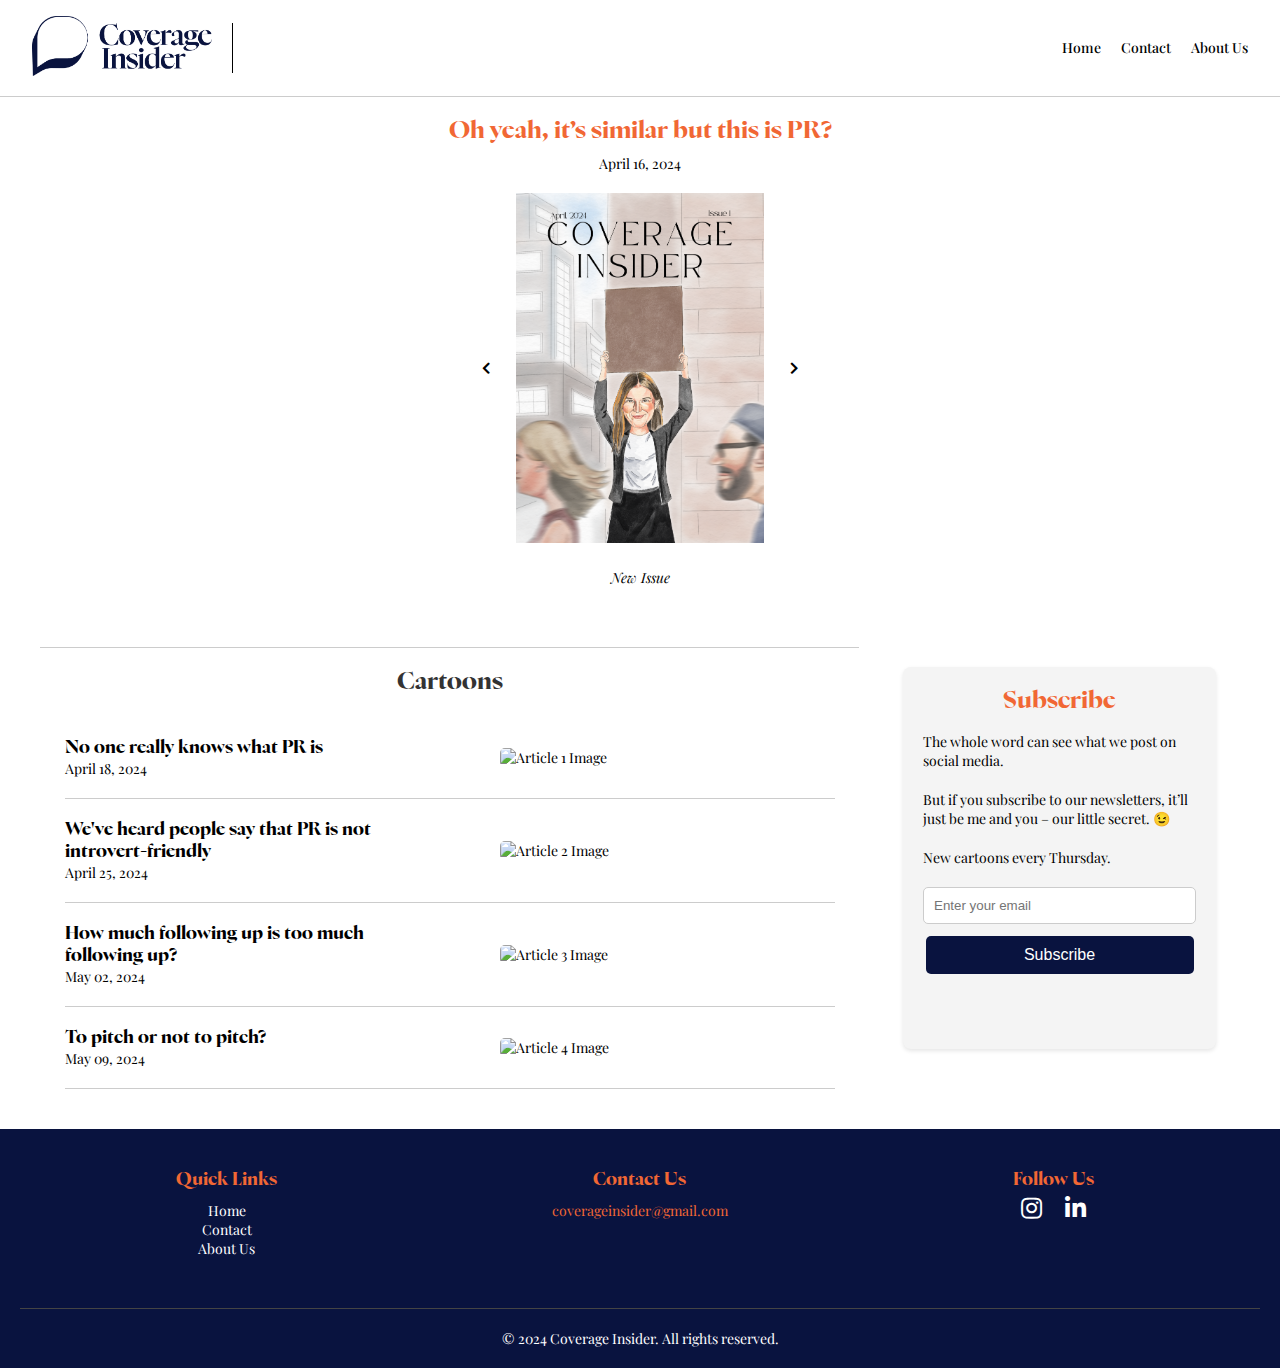
==== index.html @ 6dc28482 "Merge branch 'ToluwalaseOkuwoga:main' into main" ====
<!DOCTYPE html>
<html lang="en">
<head>
    <meta charset="UTF-8">
    <meta name="viewport" content="width=device-width, initial-scale=1.0">
    <title>Coverage Insider</title>
    <link rel="stylesheet" href="style.css">
    <!-- <link href="https://fonts.googleapis.com/css2?family=Playfair+Display:wght@700&family=Roboto:wght@400;500&display=swap" rel="stylesheet"> -->
    <link rel="stylesheet" href="https://cdnjs.cloudflare.com/ajax/libs/font-awesome/5.15.3/css/all.min.css"> 

    <link rel="apple-touch-icon" sizes="180x180" href="./favicon_io/apple-touch-icon.png">
    <link rel="icon" type="image/png" sizes="32x32" href="./favicon_io/favicon-32x32.png">
    <link rel="icon" type="image/png" sizes="16x16" href="./favicon_io/favicon-16x16.png">
    <link rel="manifest" href="./favicon_io/site.webmanifest">

</head>
<body>
    <header class="site-header">
        <div class="logo-and-line">
            <div class="logo">
                <a href="index.html">
                    <img src="images/logo.png" alt="Coverage Insider Logo" id="siteLogo">
                </a>
                <!--<h1>COVERAGE INSIDER</h1> -->
            </div>
            <div class="vertical-line"></div>
        </div>
        <nav class="main-nav">
            <button class="nav-toggle" aria-label="toggle navigation">
                <span class="hamburger"></span>
            </button>
            <ul class="nav-list">
                <li><a href="index.html">Home</a></li>
                <li><a href="contact.html">Contact</a></li>
                <li><a href="about.html">About Us</a></li>
               <!--  <li><a href="magazine.html">Magazine</a></li> -->
            </ul>
        </nav>
    </header>
    <!-- Page content goes here -->

    <main>
        <!-- Featured Articles Section -->        
        <section class="feature-section">
            <h2>Oh yeah, it’s similar but this is PR?</h2>
            <p class="cover-date">April 16, 2024</p>
            <div class="magazine-cover-container"> 
                <button class="nav-button prev" onclick="navigateCover(-1)"><i class="fas fa-chevron-left"></i></button>
                <img src="images/cover1.png" alt="Magazine Cover" id="magazineCover">
                <button class="nav-button next" onclick="navigateCover(1)"><i class="fas fa-chevron-right"></i></button>
            </div>
            <p class="cover-caption"><em>New Issue</em></p>
        </section> 
        
        
        <div class="content-wrapper">
                <!-- Calendar Section -->
<!--             <aside class="events-calendar-section">
                <h2>Upcoming Events</h2>
                <ul class="events-list">
                    <li><strong>Mar 10:</strong> Webinar on Data Journalism</li>
                    <li><strong>Mar 24:</strong> Virtual Conference on Investigative Reporting</li>
                    <li><strong>Apr 7:</strong> Workshop: Crafting Compelling Stories</li>
                </ul>
            </aside> -->

            <section class="article-preview-section">
                <hr>
                <h2 class="section-heading">Cartoons</h2> <!-- Section Heading -->
                <div class="articles-container">
                    <article class="article-preview">
                        <div class="article-text">
                            <h3>No one really knows what PR is</h3>
                            <p>April 18, 2024</p>
                            <!-- <p>A few lines of preview text for the fourth article few lines of preview text for the fourth article</p> -->
                            <!-- <a href="article1.html" class="read-more">Read More</a> -->
                        </div>
                        <div class="article-image">
                            <img src="images/IMG_4684.jpg" alt="Article 1 Image">
                        </div>
                    </article>
            
                    <article class="article-preview">
                        <div class="article-text">
                            <h3>We've heard people say that PR is not introvert-friendly</h3>
                            <p>April 25, 2024</p>
                            <!-- <p>A few lines of preview text for the fourth article few lines of preview text for the fourth article</p> -->
                            <!-- <a href="article2.html" class="read-more">Read More</a> -->
                        </div>
                        <div class="article-image">
                            <img src="images/IMG_4685.jpg" alt="Article 2 Image">
                        </div>
                    </article>
            
                    <article class="article-preview">
                        <div class="article-text">
                            <h3>How much following up is too much following up?</h3>
                            <p>May 02, 2024</p>
                            <!-- <p>A few lines of preview text for the fourth article few lines of preview text for the fourth article</p> -->
                            <!-- <a href="article3.html" class="read-more">Read More</a> -->
                        </div>
                        <div class="article-image">
                            <img src="images/IMG_4686.jpg" alt="Article 3 Image">
                        </div>
                    </article>
            
                    <article class="article-preview">
                        <div class="article-text">
                            <h3>To pitch or not to pitch?</h3>
                            <p>May 09, 2024</p>
                            <!-- <p>A few lines of preview text for the fourth article few lines of preview text for the fourth article</p> -->
                            <!-- <a href="article4.html" class="read-more">Read More</a> -->
                        </div>
                        <div class="article-image">
                            <img src="images/IMG_4687.jpg" alt="Article 4 Image">
                        </div>
                    </article>
                </div>
            </section>     
            
                <!-- Subscribe Section -->
            <aside class="subscribe-section">
                <h2>Subscribe</h2>
                <p>The whole word can see what we post on social media. </p>
                <p>But if you subscribe to our newsletters, it’ll just be me and you – our little secret. 😉</p>
                <p>New cartoons every Thursday.</p>
                <form action="https://formspree.io/f/mleqowln" method="POST">
                    <input type="email" placeholder="Enter your email "name="New Subscriber" required>
                    <button type="submit">Subscribe</button>
                </form>
            </aside>
        </div>
                  
    </main>

    <footer class="site-footer">
        <div class="footer-content">
            <div class="footer-section links">
                <h4>Quick Links</h4>
                <ul>
                    <li><a href="index.html">Home</a></li>
                    <li><a href="contact.html">Contact</a></li>
                    <li><a href="about.html">About Us</a></li>
                    <!-- <li><a href="magazine.html">Magazine</a></li> -->
                </ul>
            </div>
            <div class="footer-section contact">
                <h4>Contact Us</h4>
                <!-- <p><i class="fas fa-envelope"></i> <a href="mailto:coverageinsider@gmail.com" style="color: #F16734; text-decoration: none;">coverageinsider@gmail.com</a></p> -->
                <p> <a href="mailto:coverageinsider@gmail.com" style="color: #F16734; text-decoration: none;">coverageinsider@gmail.com</a></p>
                <!-- <p><i class="fas fa-phone"></i> +44 7760 804646</p> -->
            </div>
            <div class="footer-section social">
                <h4>Follow Us</h4>
                <div class="social-icons">
                    <a href="https://www.instagram.com/coverageinsider?igsh=MWJzMnNmeGJvOHMzOQ=="><i class="fab fa-instagram"></i></a>
                    <a href="https://www.linkedin.com/company/coverage-insider/about/"><i class="fab fa-linkedin-in"></i></a>
                </div>
            </div>
        </div>
        <div class="footer-bottom">
            <p>&copy; 2024 Coverage Insider. All rights reserved.</p>
        </div>
    </footer>
    
    <link rel="stylesheet" href="css/style.css">
    <script src="js/scripts.js"></script>
</body>
</html>
---- css/style.css ----
/* Google Fonts */
/* @import url('https://fonts.googleapis.com/css2?family=Playfair+Display:wght@700&family=Roboto:wght@400;500&display=swap'); */
@import url('https://fonts.googleapis.com/css2?family=Playfair+Display:ital,wght@0,400..900;1,400..900&display=swap');


/* @import url('https://fonts.cdnfonts.com/css/nyght-serif'); */


/* Nyght Serif Regular */
@font-face {
    font-family: 'Nyght Serif';
    src: url('../nyght-serif-main/fonts/WEB/NyghtSerif-Regular.woff') format('woff');
    font-weight: normal;
    font-style: normal;
}

/* Nyght Serif Italic */
@font-face {
    font-family: 'Nyght Serif';
    src: url('../nyght-serif-main/fonts/WEB/NyghtSerif-BoldItalic.woff') format('woff');
    font-weight: normal;
    font-style: italic;
}

/* Nyght Serif Bold */
@font-face {
    font-family: 'Nyght Serif';
    src: url('../nyght-serif-main/fonts/WEB/NyghtSerif-Bold.woff') format('woff');
    font-weight: bold;
    font-style: normal;
}


body {
    font-family: 'Nyght Serif', sans-serif;
    margin: 0;
    font-size: 14px;
}

/* All headings (h1, h2, etc.) bold */
h1, h2 {
    font-family: 'Nyght Serif', serif;
    font-weight: bold; /* Make headings bold */
    font-size: 1.5rem;
}

/* All headings (h1, h2, etc.) bold */
h3, h4, h5, h6 {
    font-family: 'Nyght Serif', serif;
    font-weight: italic; /* Make headings bold */
    font-size: 1.1rem;
}

/* All subheadings light italic - if 'light' is not available, just italic is used */
.subheading {
    font-family: 'Nyght Serif', serif;
    font-style: italic;
    font-weight: lighter; /* Use 'lighter' if available, otherwise just italic */
    font-size: 1.2rem;
}

/* All other text regular */
p, li, a, span, div {
    font-family: 'Playfair Display', serif;
    font-weight: 400; /* Regular weight for Playfair Display */
    font-style: normal;
    /* font-size: 1rem; Uncomment and adjust font size as needed */
}


body, h1, h2, h3, h4, h5, h6, p, li, a, span, div {
    margin: 0;
    padding: 0;
    box-sizing: border-box;
}


.site-header {
    display: flex;
    justify-content: space-between;
    align-items: center;
    padding: 1rem 2rem;
    background-color: #fff;
    border-bottom: 1px solid #ccc;
    position: relative; /* Ensure header has a stacking context */
}

.logo-and-line {
    display: flex;
    align-items: center;
}

#siteLogo {
    max-height: 60px; /* Adjust the height as needed */
    max-width: 100%; /* Ensures the logo is responsive */
    height: auto; /* Maintains aspect ratio */
    width: auto; /* Maintains aspect ratio */
}


.vertical-line {
    height: 50px; /* Adjust the height based on your header size */
    width: 1px;
    background-color: #000; /* Or any color that suits your design */
    margin-left: 20px; /* Adjust the space from the logo to the line */
}

.main-nav {
    display: flex;
    gap: 20px;
}

.logo h1 {
    font-family: 'Nyght Serif', serif;
    font-size: 24px; /* Adjust based on your preference */
    margin: 0;
}

/* .main-nav ul {
    list-style: none;
    padding: 0;
    margin: 0;
    display: flex;
    gap: 20px;
}
 */
.main-nav ul {
    list-style: none;
    padding: 0;
    margin: 0;
    display: flex; /* Ensures items are lined up horizontally */
    gap: 20px; /* Adjust the space between navigation items */
    align-items: center; /* Aligns items vertically in the center */
}


.main-nav a {
    text-decoration: none;
    color: #000;
    font-weight: 500;
}

.nav-toggle {
    display: none;
    background: none;
    border: none;
}

.hamburger {
    display: none;
}

.nav-toggle {
    display: none; /* Always hide the toggle button */
}


@media (max-width: 768px) {
    .nav-list {
        display: none;
    }

    .nav-toggle {
        display: none;
    }

    .hamburger {
        display: block;
        width: 30px;
        height: 3px;
        background-color: #333;
        position: relative;
    }

    .hamburger::before,
    .hamburger::after {
        content: "";
        background-color: #333;
        height: 3px;
        width: 100%;
        position: absolute;
        left: 0;
        transition: all 0.3s ease;
    }

    .hamburger::before {
        top: -8px;
    }

    .hamburger::after {
        bottom: -8px;
    }
}


#siteLogo {
    max-height: 60px; /* Adjust the height as needed */
    max-width: 100%; /* Ensures the logo is responsive */
    height: auto; /* Maintains aspect ratio */
    width: auto; /* Maintains aspect ratio */
}


.feature-section {
    text-align: center;
    margin: 20px 0;
}

.feature-section h2 {
    /* font-family: 'Nyght Serif', serif; */
    margin-bottom: 8px;
}

.section-heading {
    text-align: center;
    margin-top: 20px;
    margin-bottom: 40px; /* Adjust spacing around the heading */
    /* font-family: 'Nyght Serif', serif; */
    /* font-size: 1.5rem; */
    color: #333; /* Adjust color as needed */
}


.cover-date {
    margin-bottom: 20px;
    /* font-size: 0.9rem; */
}

.magazine-cover-container {
    position: relative;
    display: inline-block;
}

.magazine-cover-container img {
    width: auto; /* maintain the image's aspect ratio */
    height: auto; /* maintain the image's aspect ratio */
    max-width: 300px; /* maximum width */
    max-height: 350px; /* maximum height */
    display: block; /* Fixes any alignment issues */
    margin: 0 auto; /* Centers the image */
}

.nav-button {
    position: absolute;
    top: 50%;
    transform: translateY(-50%);
    background: none;
    border: none;
    cursor: pointer;
    /* font-size: 24px; */
}

.prev {
    left: -40px;
}

.next {
    right: -40px;
}

.cover-caption {
    margin-top: 20px;
    font-style: italic;
}


.article-preview-section hr {
    margin-top: 40px;
    border: none;
    height: 1px;
    background-color: #ccc; /* Thin line to separate sections */
}

.articles-container {
    max-width: 800px; /* Adjust this value based on your design preference */
    margin: 0 auto; /* Centers the container */
    display: flex;
    flex-direction: column;
    padding: 0 15px; /* Adds padding on the left and right */
}

/* .articles-container {
    display: grid;
    grid-template-columns: repeat(auto-fill, minmax(300px, 1fr));
    gap: 20px;
} */

.article-preview {
    display: flex;
    align-items: center;
    justify-content: space-between; /* Adjust spacing between text and image */
    margin-bottom: 20px; /* Space between articles */
    border-bottom: 1px solid #ccc; /* Thin line as separator */
    padding-bottom: 20px; /* Add some padding to space out the content above the line */
}

/* .article-preview-section, .article-text {
    font-family: 'Nyght Serif', serif;
} */

/*
.article-preview:last-child {
    border-bottom: none; /* No border for the last article to avoid an extra line at the end 
} */


.article-text, .article-image {
    flex: 1;
}

.article-image {
    margin-left: 100px; /* Increase the left margin */
}


.read-more {
    /* background-color: #000; */
    color: #FF6734;
    padding: 10px 15px;
    text-decoration: none;
    border-radius: 5px;
}

.article-image img {
    width: 100%;
    max-width: 200px; /* Keeps the image size consistent */
    height: auto;
    border-radius: 5px;
}

@media screen and (max-width: 768px) {
    .article-preview {
        flex-direction: column;
        align-items: flex-start;
    }

    .article-text {
        margin-right: 0;
        margin-bottom: 15px;
    }

    .article-image img {
        max-width: 100%;
    }
}


/* Article section styling */
.article-preview-section {
    flex: 3; /* Takes up more space */
    /* Ensure the article section is not too wide or narrow */
    min-width: 0; /* For flexbox overflow handling */
}

/* Main content container */
.content-wrapper {
    display: flex;
    justify-content: center; /* Centers the content */
    gap: 20px; /* Space between articles and calendar */
    margin: 20px auto; /* Adjust as needed */
    max-width: 1200px; /* Or according to your design preference */
}


.subscribe-section {
    flex: 1;
    /* Removed flex: 1 to avoid forcing the element to fit in a flex container in a way that might cause overflow */
    padding: 20px;
    background-color: #f4f4f4;
    border-radius: 8px;
    box-shadow: 0 2px 4px rgba(0,0,0,0.1);
    margin: 5% 2%; /* Kept the margin, but ensure it doesn't cause overflow */
    box-sizing: border-box; /* Ensures padding is included in the element's total width */
}

.subscribe-section h2 {
    margin-bottom: 16px;
}

.subscribe-section p {
    margin-bottom: 20px; /* Adjusted for consistent spacing */
}

.subscribe-section form {
    display: grid;
    gap: 12px; /* Increased gap for better spacing */
}

.subscribe-section input[type="email"] {
    width: calc(100% - 20px); /* Adjust width to prevent reaching the border */
    padding: 10px;
    border: 1px solid #ccc;
    border-radius: 5px;
    margin: 0 auto; /* Center the input field */
}

.subscribe-section button {
    padding: 10px;
    background-color: #09133F; /* Ensure this matches your desired color */
    color: white;
    border: none;
    border-radius: 5px;
    cursor: pointer;
    width: 100%; /* Make the button take full width of its container */
}

.subscribe-section input[type="email"], .subscribe-section button {
    /* Using 100% width for input and button, padding and border included in the element's total width */
    width: 100%;
    box-sizing: border-box; /* Adjust this to ensure padding does not add to the width */
}

/* Ensure the subscribe button reflects the specified color */
.subscribe-section button[type="submit"] {
    background-color: #09133F; /* Adjust if necessary to match the correct color */
}

@media screen and (max-width: 768px) {
    .content-wrapper {
        flex-direction: column;
    }

    .subscribe-section {
        /* Ensure both sections take full width on smaller screens */
        /* flex: none; */
        width: 100%;
        /* max-width: 600px; */
        max-width: none;
        margin: 20px auto; /* Center the sections with some margin */
    }
}

/* Media Queries */
@media (max-width: 768px) { /* Tablets and below */
    body {
        font-size: 14px; /* Smaller base font size */
    }

    .main-nav ul {
        flex-direction: column;
        gap: 10px;
    }
}

@media (max-width: 480px) { /* Mobile phones */
    .site-header {
        flex-direction: column;
        gap: 10px;
    }

    .main-nav ul {
        width: 100%;
        justify-content: center;
    }

    .articles-container {
        grid-template-columns: 1fr; /* Stack articles on small screens */
    }

    .feature-section h2, .article-preview h3 {
        font-size: 1rem; /* Adjust heading sizes for smaller screens */
    }

    .subscribe-section, .site-footer {
        padding: 15px; /* Smaller padding on small screens */
    }
}

@media (min-width: 769px) and (max-width: 1024px) { /* Between tablets and laptops */
    /* Adjustments for devices in this range if necessary */
}

/*=============== CONTACT PAGE ===============*/
.contact-container {
    max-width: 600px;
    margin: 40px auto;
    padding: 10px; /* Adjust padding if necessary */
    box-shadow: 0 0 10px rgba(0,0,0,0.1);
    /* font-family: 'Nyght Serif', serif; */
    background-color: #F9FCFB;
    /* display: flex;
    flex-direction: column; */
    align-items: center;
}

h2 {
    text-align: center;
    margin-bottom: 20px;
    color: #F16734;
    width: 100%;
}

.form-group {
    margin-bottom: 20px;
    width: 100%; /* Full width to maximize the use of space */
    display: flex;
    flex-direction: column;
    align-items: center;
}

label {
    display: block;
    margin-bottom: 5px;
    width: calc(100% - 5px); /* Slightly reduces the width deduction for more space */
    text-align: left;
}

input[type="text"],
input[type="email"],
textarea,
button[type="submit"] {
    width: calc(100% - 5px); /* Provides a wider form element within the container */
    padding: 10px;
    margin: 0 auto;
    display: block;
    box-sizing: border-box; /* Includes padding and border in the element's total width */
}

input[type="text"],
input[type="email"],
textarea {
    border: 1px solid #ccc;
    border-radius: 5px;
}

button[type="submit"] {
    background-color: #09133F;
    color: white;
    border: none;
    border-radius: 5px;
    cursor: pointer;
    font-size: 16px;
    text-align: center;
}

button[type="submit"]:hover {
    background-color: #F16734;
}

@media screen and (max-width: 768px) {
    .contact-container, .form-group, label, input[type="text"], input[type="email"], textarea, button[type="submit"] {
        width: 95%; /* Expands the form elements to use more of the container's width on smaller screens */
    }
}


/*=============== FOOTER ===============*/
.site-footer {
    background-color: #09133F;
    color: #fff;
    padding: 20px;
    /* font-size: 0.9rem; */
}

.footer-content {
    display: flex;
    justify-content: space-between; /* Updated for optimal arrangement */
    flex-wrap: wrap;
    text-align: center; /* Centers content for smaller sections */
}

.footer-section {
    flex: 1; /* Ensures equal width for each section */
    margin: 20px; /* Provides some spacing */
}

.footer-section h4 {
    color: #F16734; /* Highlight color for section titles */
}

.footer-section ul, .footer-section p {
    list-style: none;
    padding: 0;
    margin: 10px 0; /* Provides spacing around lists and paragraphs */
}

.footer-section ul li a {
    color: #fff;
    text-decoration: none;
    transition: color 0.3s;
}

.footer-section ul li a:hover, .social-icons a:hover {
    color: #F16734; /* Interaction highlight color */
}

.social-icons a {
    margin: 0 10px;
    font-size: 1.5rem;
    color: #fff;
    transition: color 0.3s;
}

.footer-bottom {
    text-align: center;
    margin-top: 20px;
    border-top: 1px solid #444;
    padding-top: 20px;
}

@media screen and (max-width: 768px) {
    .footer-content, .footer-section {
        flex: none; /* Resets flex settings for mobile */
        width: 100%; /* Each section takes full width */
        margin: 10px 0; /* Reduces margin for a tighter mobile layout */
    }

    .footer-section {
        text-align: center; /* Ensures centered content on smaller screens */
    }
}


/*=============== ABOUT ===============*/

.about-main-content {
    max-width: 800px;
    margin: 40px auto;
    padding: 20px;
    background-color: #fff;
    box-shadow: 0 2px 5px rgba(0,0,0,0.1);
    border-radius: 8px;
}

.about-content h2 {
    /* font-size: 2rem; */
    margin-bottom: 20px;
    color: #F16734;
}

.about-content p {
    /* font-size: 1rem; */
    line-height: 1.6;
    margin-bottom: 15px;
}

/* Add responsive design */
@media (max-width: 768px) {
    .about-main-content {
        margin: 20px;
        padding: 15px;
    }

/*     .about-content h2 {
        font-size: 1.5rem;
    } */
}

.team-member {
    display: flex;
    flex-direction: column; /* Align items vertically */
    align-items: center; /* Center align items for better presentation */
    text-align: center; /* Ensure text is centered */
    margin-bottom: 20px; /* Add some space below each team member */
    padding: 20px; /* Add some padding around the content */
    background-color: var(--container-color); /* Use your container color variable or choose a background */
    border-radius: 10px; /* Optionally round the corners */
    box-shadow: 0 4px 6px rgba(0,0,0,0.1); /* Add a subtle shadow for depth */
    max-width: 300px; /* Set a max-width for the container */
    margin: auto; /* Center the team member container in the section */
    margin-bottom: 40px; /* Add some space below each team member */
}

.team-member img {
    width: 150px; /* Adjust the size of the image */
    height: 150px; /* Maintain aspect ratio */
    border-radius: 50%; /* Make the image circular */
    margin-bottom: 20px; /* Add space below the image */
    object-fit: cover; /* Ensure the image covers the area properly */
}

.team-member h3 {
    margin-bottom: 10px; /* Add space below the name */
}

.team-member p {
    margin-bottom: 10px; /* Add space between paragraphs */
}

/* If you're using a light theme or want specific styling for light mode */
.light-theme .team-member {
    background-color: #fff; /* Light background for light mode */
    color: var(--text-color); /* Ensure text color is readable */
}


.content-section {
    display: flex;
    flex-wrap: wrap;
    align-items: center;
    justify-content: space-around;
    margin-bottom: 40px; /* Space between sections */
}

.content-text, .content-image {
    flex: 1 1 45%; /* Each takes up to 45% of the container width */
    max-width: 45%; /* Prevents the content from taking more than 45% of the width */
    margin: 20px; /* Adds some space around the text and image for breathing room */
}

.content-image img {
    width: 100%;
    max-width: 400px; /* Adjust based on your preference */
    height: auto;
    display: block; /* Fixes any alignment issues */
    margin: 0 auto; /* Centers the image */
}

@media screen and (max-width: 768px) {
    .content-section {
        flex-direction: column;
    }

    .content-text, .content-image {
        flex: 1 1 100%; /* Allows each to take full width on smaller screens */
        max-width: 100%; /* Adjusts max-width for smaller screens */
    }
}


@media screen and (max-width: 768px) {
    .team-member {
        flex-direction: column;
        align-items: center;
    }

    .team-member img {
        margin-bottom: 10px;
    }
}
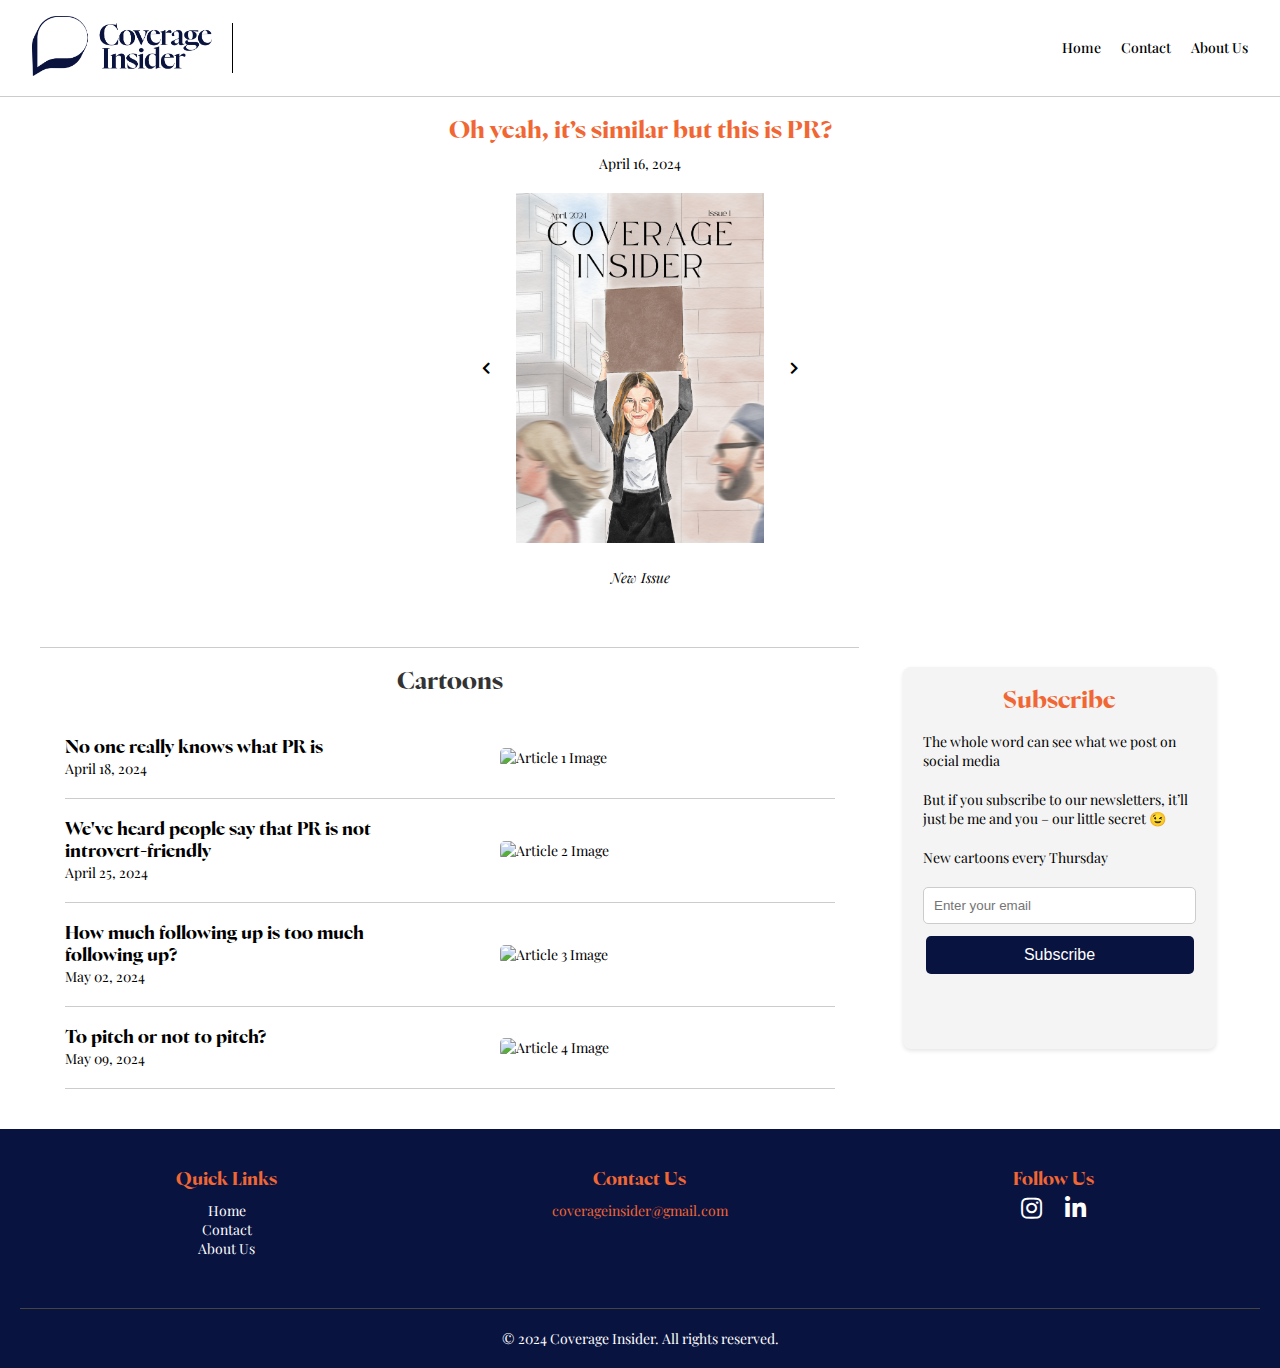
==== commit 945075b2: "fixes" ====
--- a/index.html
+++ b/index.html
@@ -88,7 +88,7 @@
                             <!-- <a href="article2.html" class="read-more">Read More</a> -->
                         </div>
                         <div class="article-image">
-                            <img src="images/IMG_4685.jpg" alt="Article 2 Image">
+                            <img src="images/IMG_4686.jpg" alt="Article 2 Image">
                         </div>
                     </article>
             
@@ -100,7 +100,7 @@
                             <!-- <a href="article3.html" class="read-more">Read More</a> -->
                         </div>
                         <div class="article-image">
-                            <img src="images/IMG_4686.jpg" alt="Article 3 Image">
+                            <img src="images/IMG_4685.jpg" alt="Article 3 Image">
                         </div>
                     </article>
             
@@ -121,9 +121,9 @@
                 <!-- Subscribe Section -->
             <aside class="subscribe-section">
                 <h2>Subscribe</h2>
-                <p>The whole word can see what we post on social media. </p>
-                <p>But if you subscribe to our newsletters, it’ll just be me and you – our little secret. 😉</p>
-                <p>New cartoons every Thursday.</p>
+                <p>The whole word can see what we post on social media </p>
+                <p>But if you subscribe to our newsletters, it’ll just be me and you – our little secret 😉</p>
+                <p>New cartoons every Thursday</p>
                 <form action="https://formspree.io/f/mleqowln" method="POST">
                     <input type="email" placeholder="Enter your email "name="New Subscriber" required>
                     <button type="submit">Subscribe</button>
--- a/css/style.css
+++ b/css/style.css
@@ -490,6 +490,15 @@
     width: 100%;
 }
 
+.contact-container p {
+    text-align: center;
+    margin-bottom: 20px;
+    color: #09133F;
+    width: 100%;
+    /* font-weight: bold; Make headings bold */
+
+}
+
 .form-group {
     margin-bottom: 20px;
     width: 100%; /* Full width to maximize the use of space */
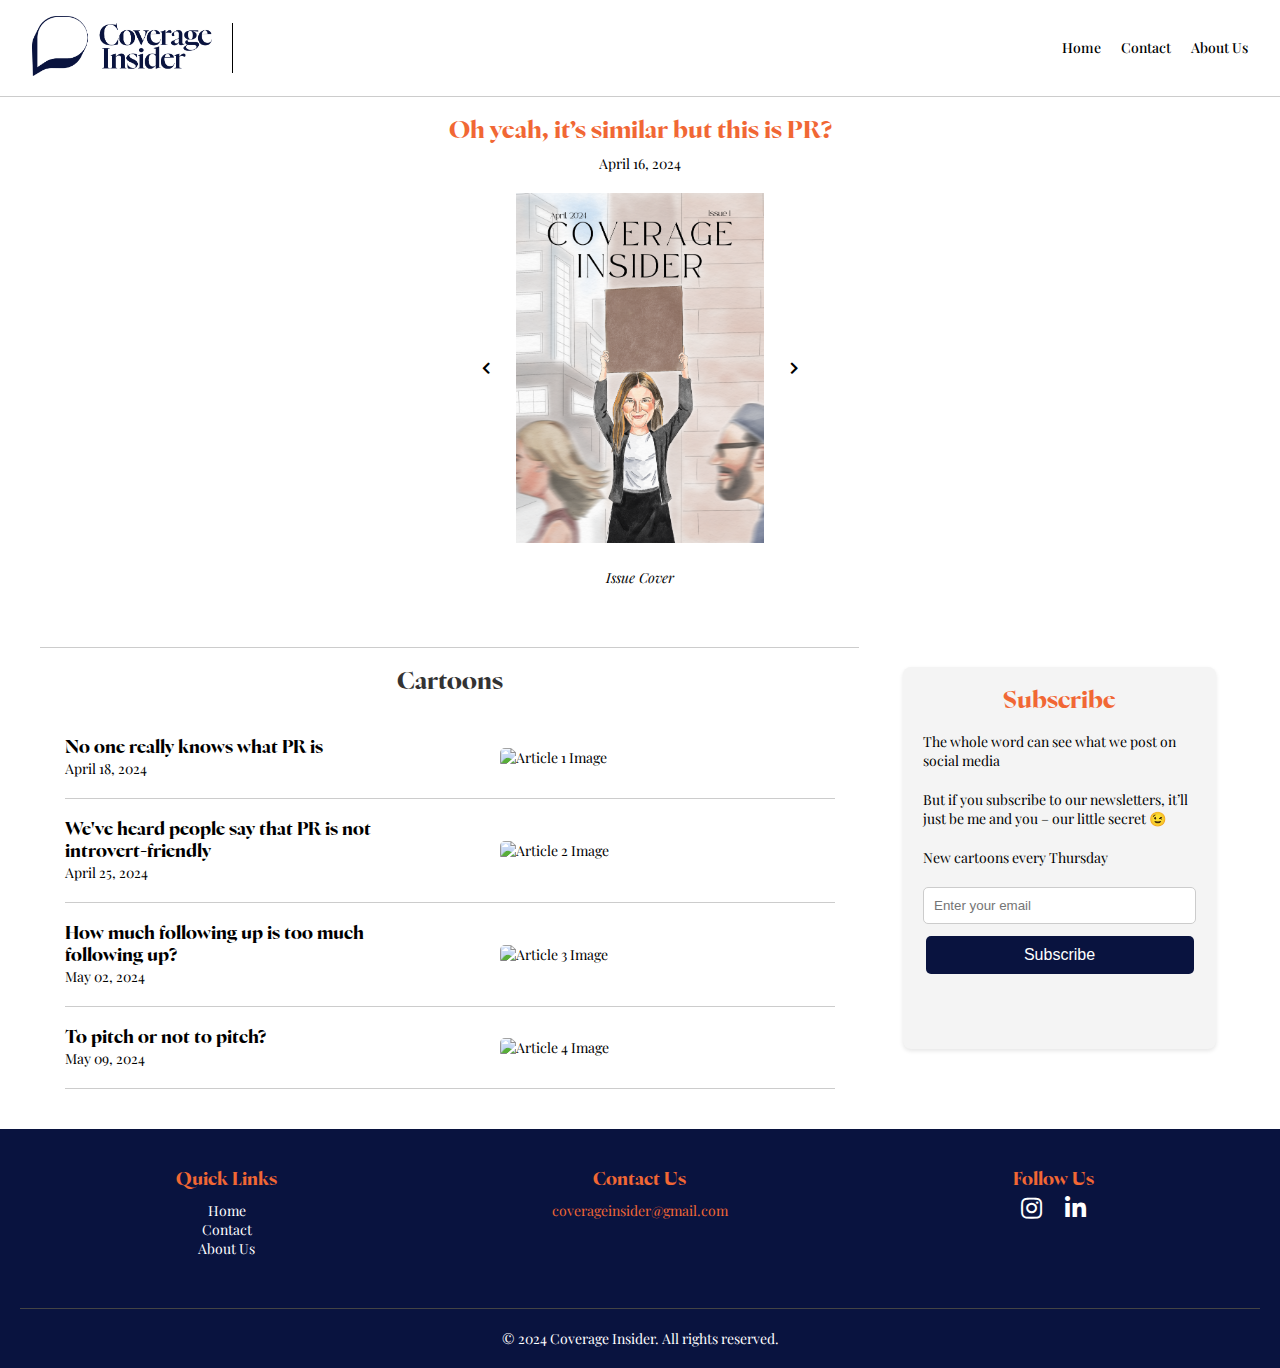
==== commit a1d7468b: "renaming mag title" ====
--- a/index.html
+++ b/index.html
@@ -49,7 +49,7 @@
                 <img src="images/cover1.png" alt="Magazine Cover" id="magazineCover">
                 <button class="nav-button next" onclick="navigateCover(1)"><i class="fas fa-chevron-right"></i></button>
             </div>
-            <p class="cover-caption"><em>New Issue</em></p>
+            <p class="cover-caption"><em>Issue Cover</em></p>
         </section> 
         
         
@@ -162,6 +162,14 @@
             <p>&copy; 2024 Coverage Insider. All rights reserved.</p>
         </div>
     </footer>
+
+    <!-- The Modal -->
+    <div id="myModal" class="modal">
+        <span class="close">&times;</span>
+        <img class="modal-content" id="img01">
+        <div class="modal-caption" id="caption"></div>
+    </div>
+  
     
     <link rel="stylesheet" href="css/style.css">
     <script src="js/scripts.js"></script>
--- a/css/style.css
+++ b/css/style.css
@@ -736,4 +736,55 @@
     .team-member img {
         margin-bottom: 10px;
     }
-}+}
+
+/* Lightbox (modal) background */
+.modal {
+    display: none; /* Hidden by default */
+    position: fixed; /* Stay in place */
+    z-index: 1000; /* Sit on top */
+    left: 0;
+    top: 0;
+    width: 100%; /* Full width */
+    height: 100%; /* Full height */
+    overflow: auto; /* Enable scroll if needed */
+    background-color: rgba(0,0,0,0.9); /* Black w/ opacity */
+}
+
+/* Modal Content (image) */
+.modal-content {
+    margin: auto;
+    display: block;
+    width: 80%;
+    max-width: 700px;
+}
+
+/* Caption of Modal Image */
+.modal-caption {
+    margin: auto;
+    display: block;
+    width: 80%;
+    max-width: 700px;
+    text-align: center;
+    color: #ccc;
+    padding: 10px 0;
+    height: 150px;
+}
+
+/* Close Button */
+.close {
+    position: absolute;
+    top: 15px;
+    right: 35px;
+    color: #f1f1f1;
+    font-size: 40px;
+    font-weight: bold;
+    transition: 0.3s;
+}
+
+.close:hover,
+.close:focus {
+    color: #bbb;
+    text-decoration: none;
+    cursor: pointer;
+}
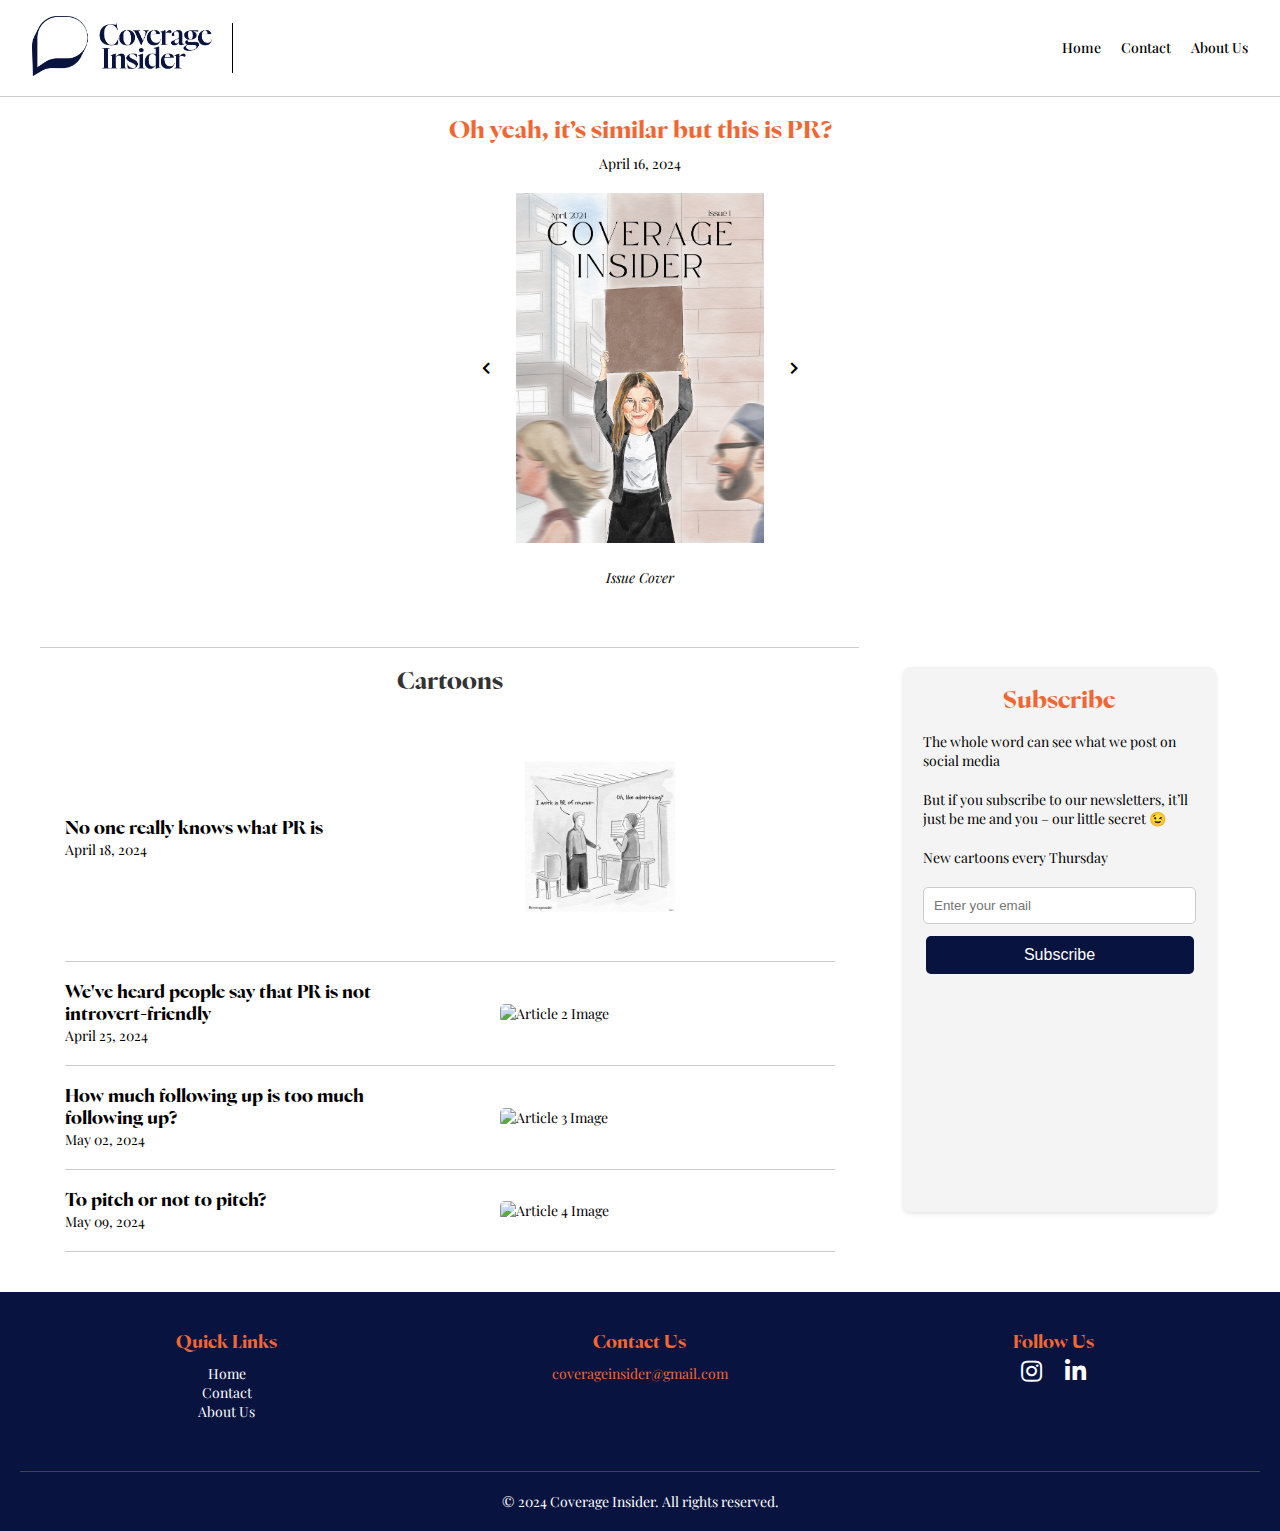
==== commit ebb95217: "apr 18" ====
--- a/index.html
+++ b/index.html
@@ -76,7 +76,7 @@
                             <!-- <a href="article1.html" class="read-more">Read More</a> -->
                         </div>
                         <div class="article-image">
-                            <img src="images/IMG_4684.jpg" alt="Article 1 Image">
+                            <img src="images/Socials - Issue 1.png" alt="Article 1 Image">
                         </div>
                     </article>
             
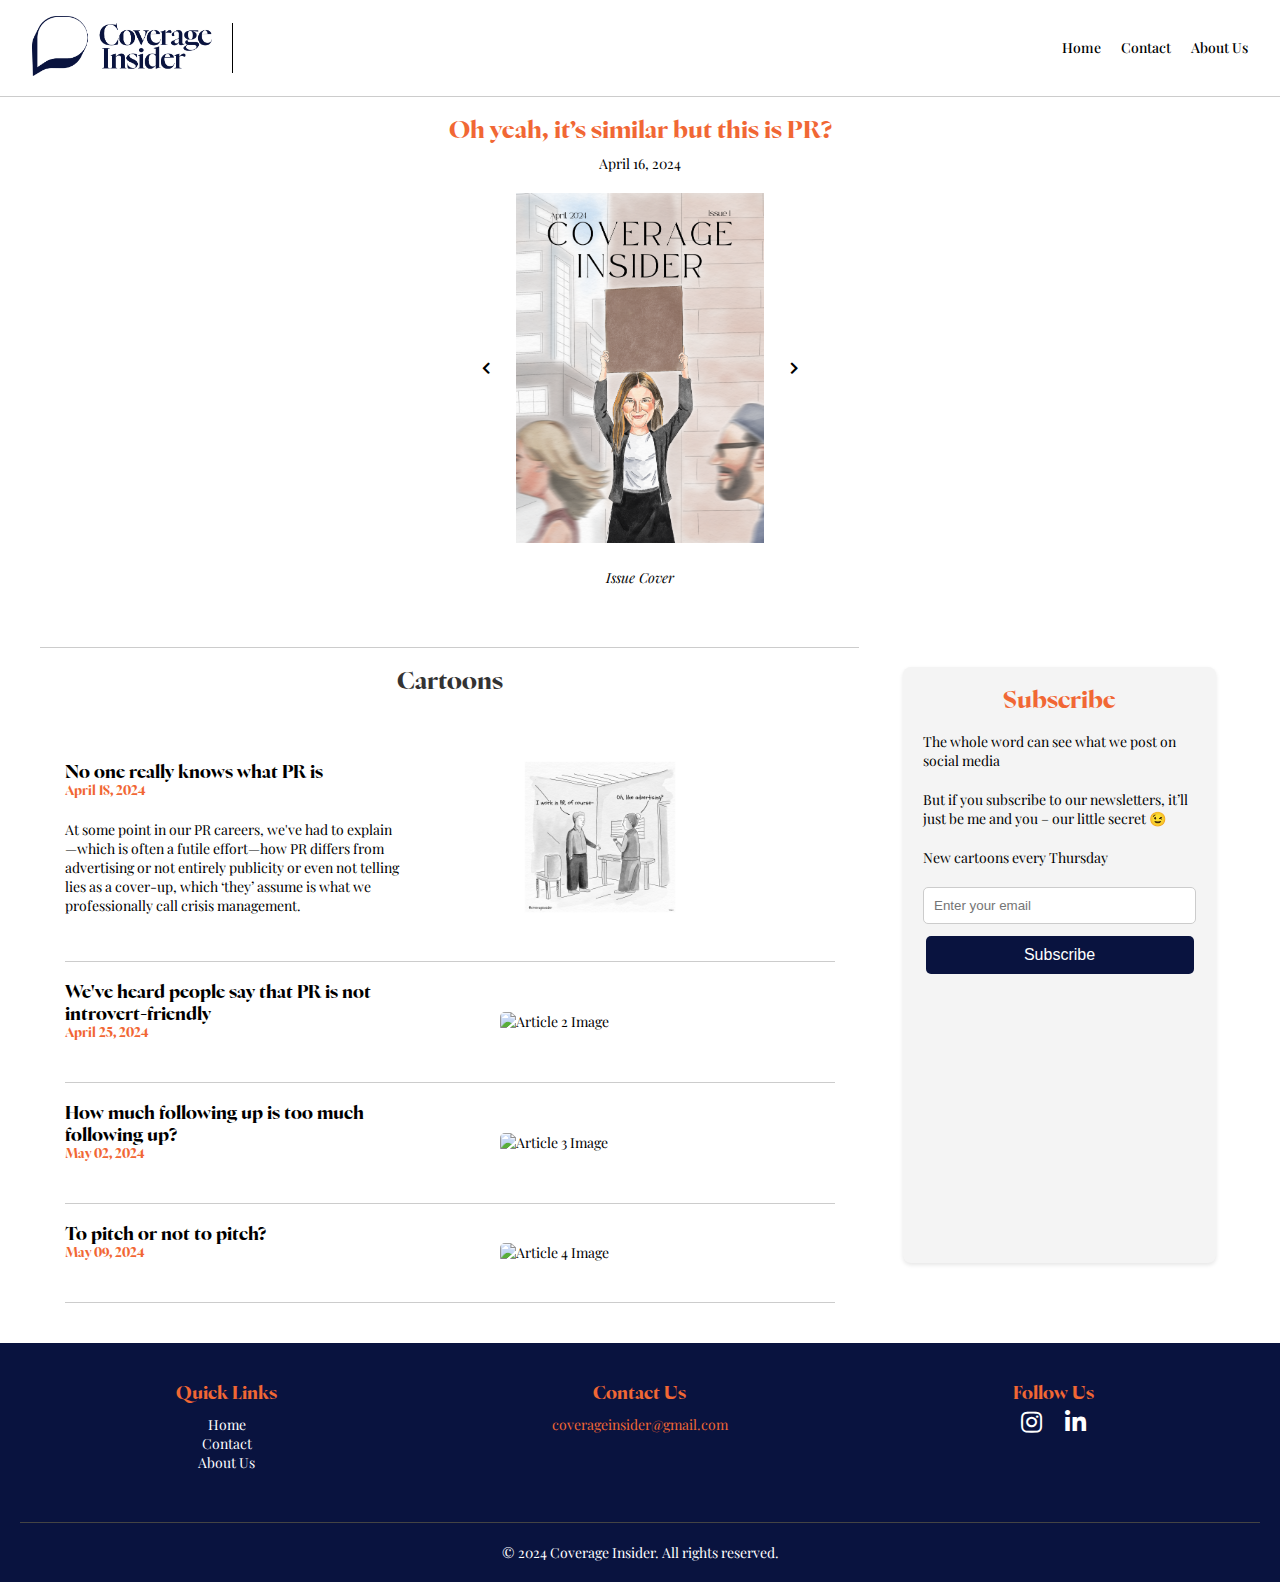
==== commit dd274924: "apr text" ====
--- a/index.html
+++ b/index.html
@@ -71,8 +71,8 @@
                     <article class="article-preview">
                         <div class="article-text">
                             <h3>No one really knows what PR is</h3>
-                            <p>April 18, 2024</p>
-                            <!-- <p>A few lines of preview text for the fourth article few lines of preview text for the fourth article</p> -->
+                            <h5>April 18, 2024</h5>
+                            <p>At some point in our PR careers, we've had to explain—which is often a futile effort—how PR differs from advertising or not entirely publicity or even not telling lies as a cover-up, which ‘they’ assume is what we professionally call crisis management. </p>
                             <!-- <a href="article1.html" class="read-more">Read More</a> -->
                         </div>
                         <div class="article-image">
@@ -83,7 +83,7 @@
                     <article class="article-preview">
                         <div class="article-text">
                             <h3>We've heard people say that PR is not introvert-friendly</h3>
-                            <p>April 25, 2024</p>
+                            <h5>April 25, 2024</h5>
                             <!-- <p>A few lines of preview text for the fourth article few lines of preview text for the fourth article</p> -->
                             <!-- <a href="article2.html" class="read-more">Read More</a> -->
                         </div>
@@ -95,7 +95,7 @@
                     <article class="article-preview">
                         <div class="article-text">
                             <h3>How much following up is too much following up?</h3>
-                            <p>May 02, 2024</p>
+                            <h5>May 02, 2024</h5>
                             <!-- <p>A few lines of preview text for the fourth article few lines of preview text for the fourth article</p> -->
                             <!-- <a href="article3.html" class="read-more">Read More</a> -->
                         </div>
@@ -107,7 +107,7 @@
                     <article class="article-preview">
                         <div class="article-text">
                             <h3>To pitch or not to pitch?</h3>
-                            <p>May 09, 2024</p>
+                            <h5>May 09, 2024</h5>
                             <!-- <p>A few lines of preview text for the fourth article few lines of preview text for the fourth article</p> -->
                             <!-- <a href="article4.html" class="read-more">Read More</a> -->
                         </div>
--- a/css/style.css
+++ b/css/style.css
@@ -270,6 +270,15 @@
     height: 1px;
     background-color: #ccc; /* Thin line to separate sections */
 }
+
+.article-preview-section h5 {
+    /* text-align: center; */
+    margin-bottom: 20px;
+    color: #F16734;
+    font-size: 0.8rem;
+    width: 100%;
+}
+
 
 .articles-container {
     max-width: 800px; /* Adjust this value based on your design preference */
@@ -490,6 +499,7 @@
     width: 100%;
 }
 
+
 .contact-container p {
     text-align: center;
     margin-bottom: 20px;
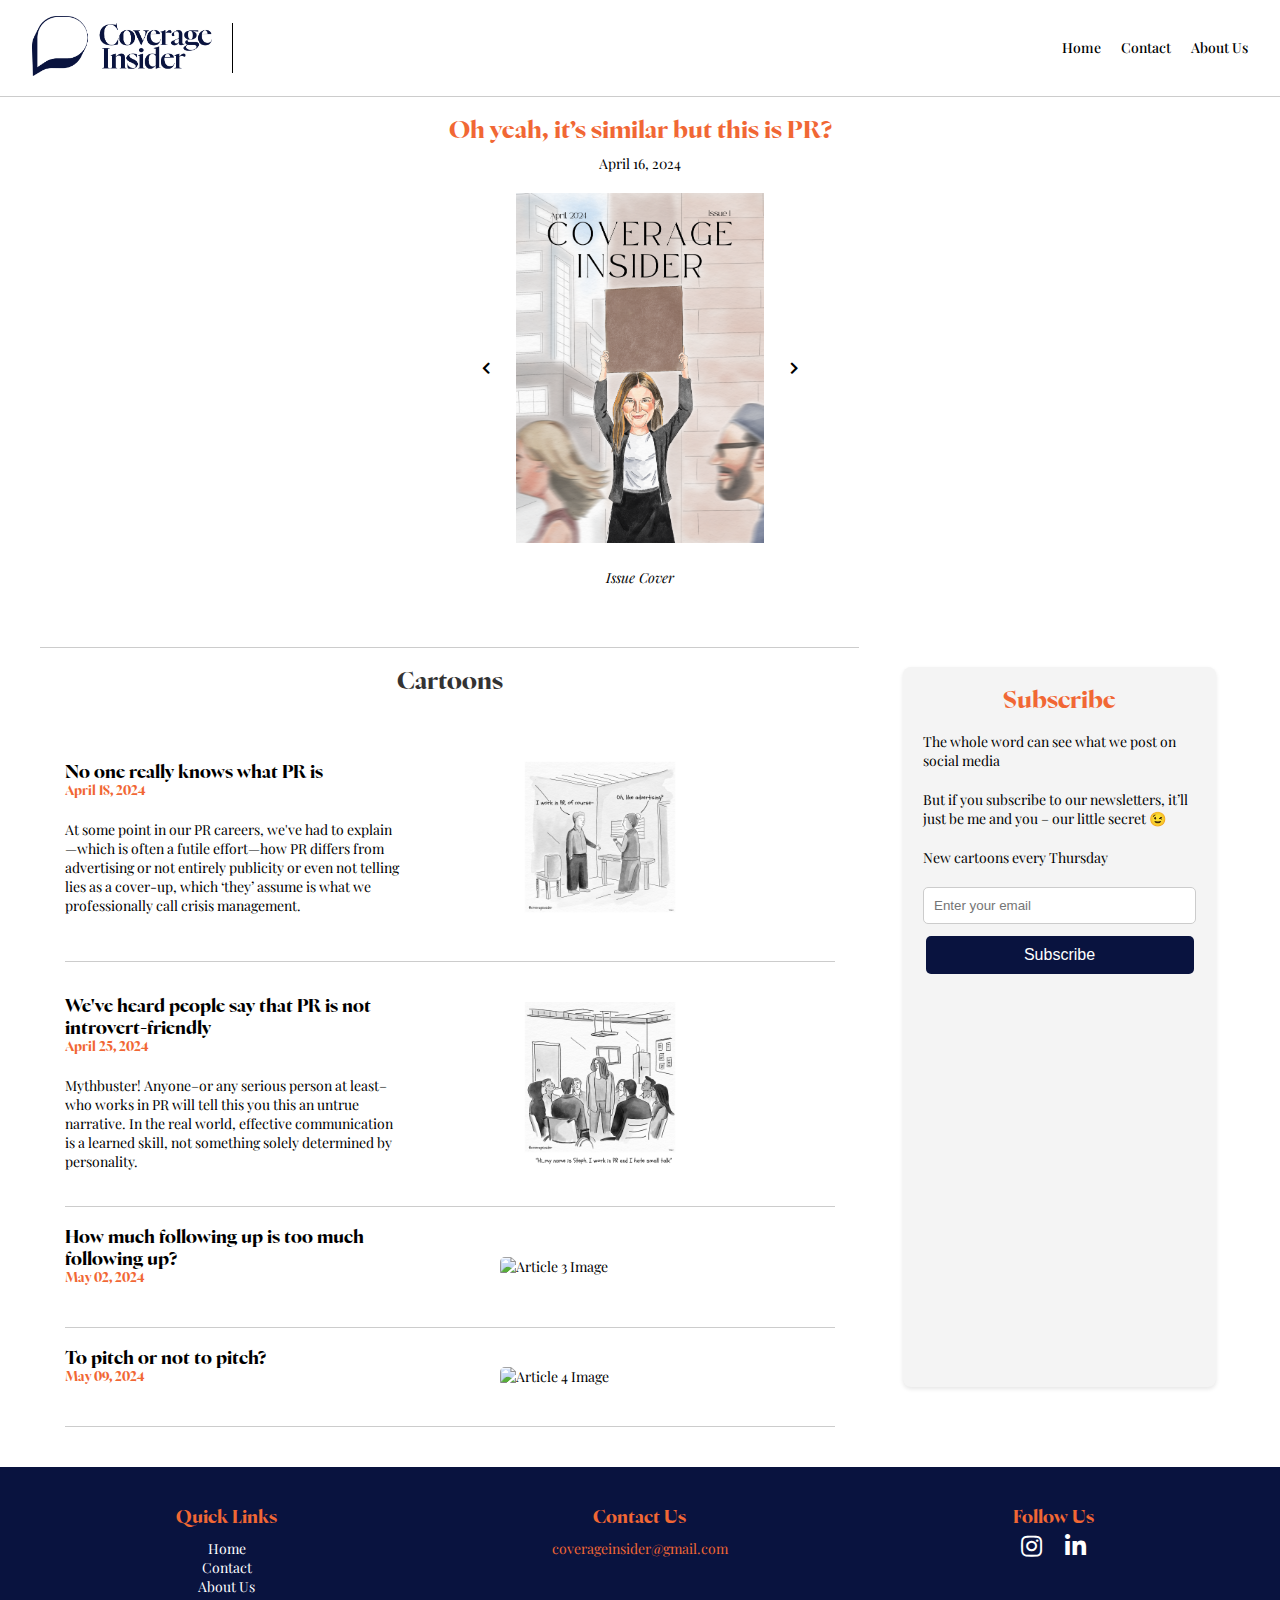
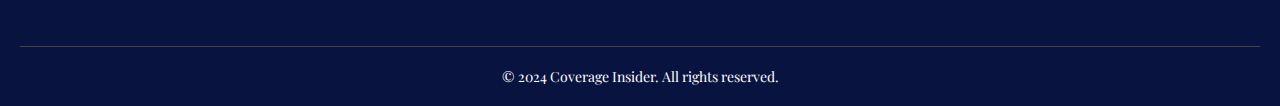
==== commit d6b8947c: "Merge branch 'ToluwalaseOkuwoga:main' into main" ====
--- a/index.html
+++ b/index.html
@@ -84,11 +84,11 @@
                         <div class="article-text">
                             <h3>We've heard people say that PR is not introvert-friendly</h3>
                             <h5>April 25, 2024</h5>
-                            <!-- <p>A few lines of preview text for the fourth article few lines of preview text for the fourth article</p> -->
+                            <p>Mythbuster! Anyone–or any serious person at least–who works in PR will tell this you this an untrue narrative. In the real world, effective communication is a learned skill, not something solely determined by personality.</p>
                             <!-- <a href="article2.html" class="read-more">Read More</a> -->
                         </div>
                         <div class="article-image">
-                            <img src="images/IMG_4686.jpg" alt="Article 2 Image">
+                            <img src="images/Socials - Issue 1 (2).png" alt="Article 2 Image">
                         </div>
                     </article>
             
